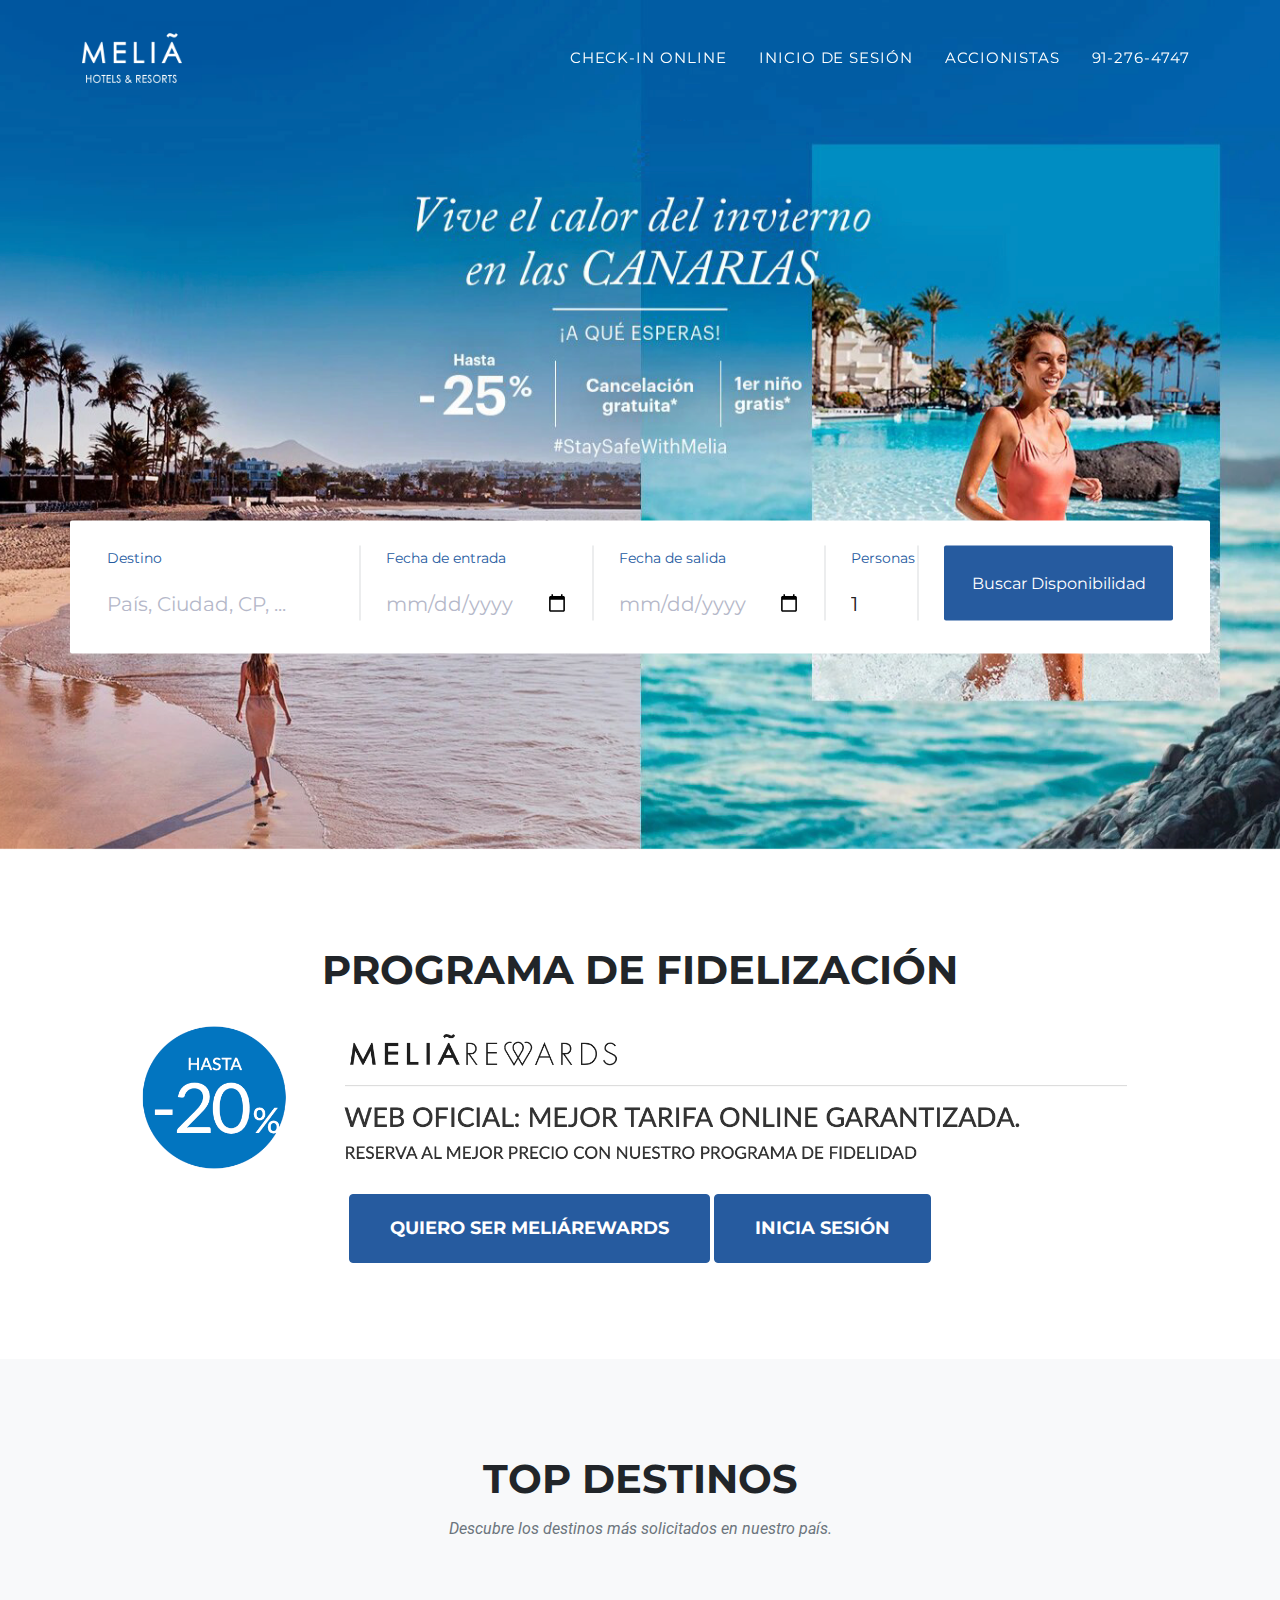
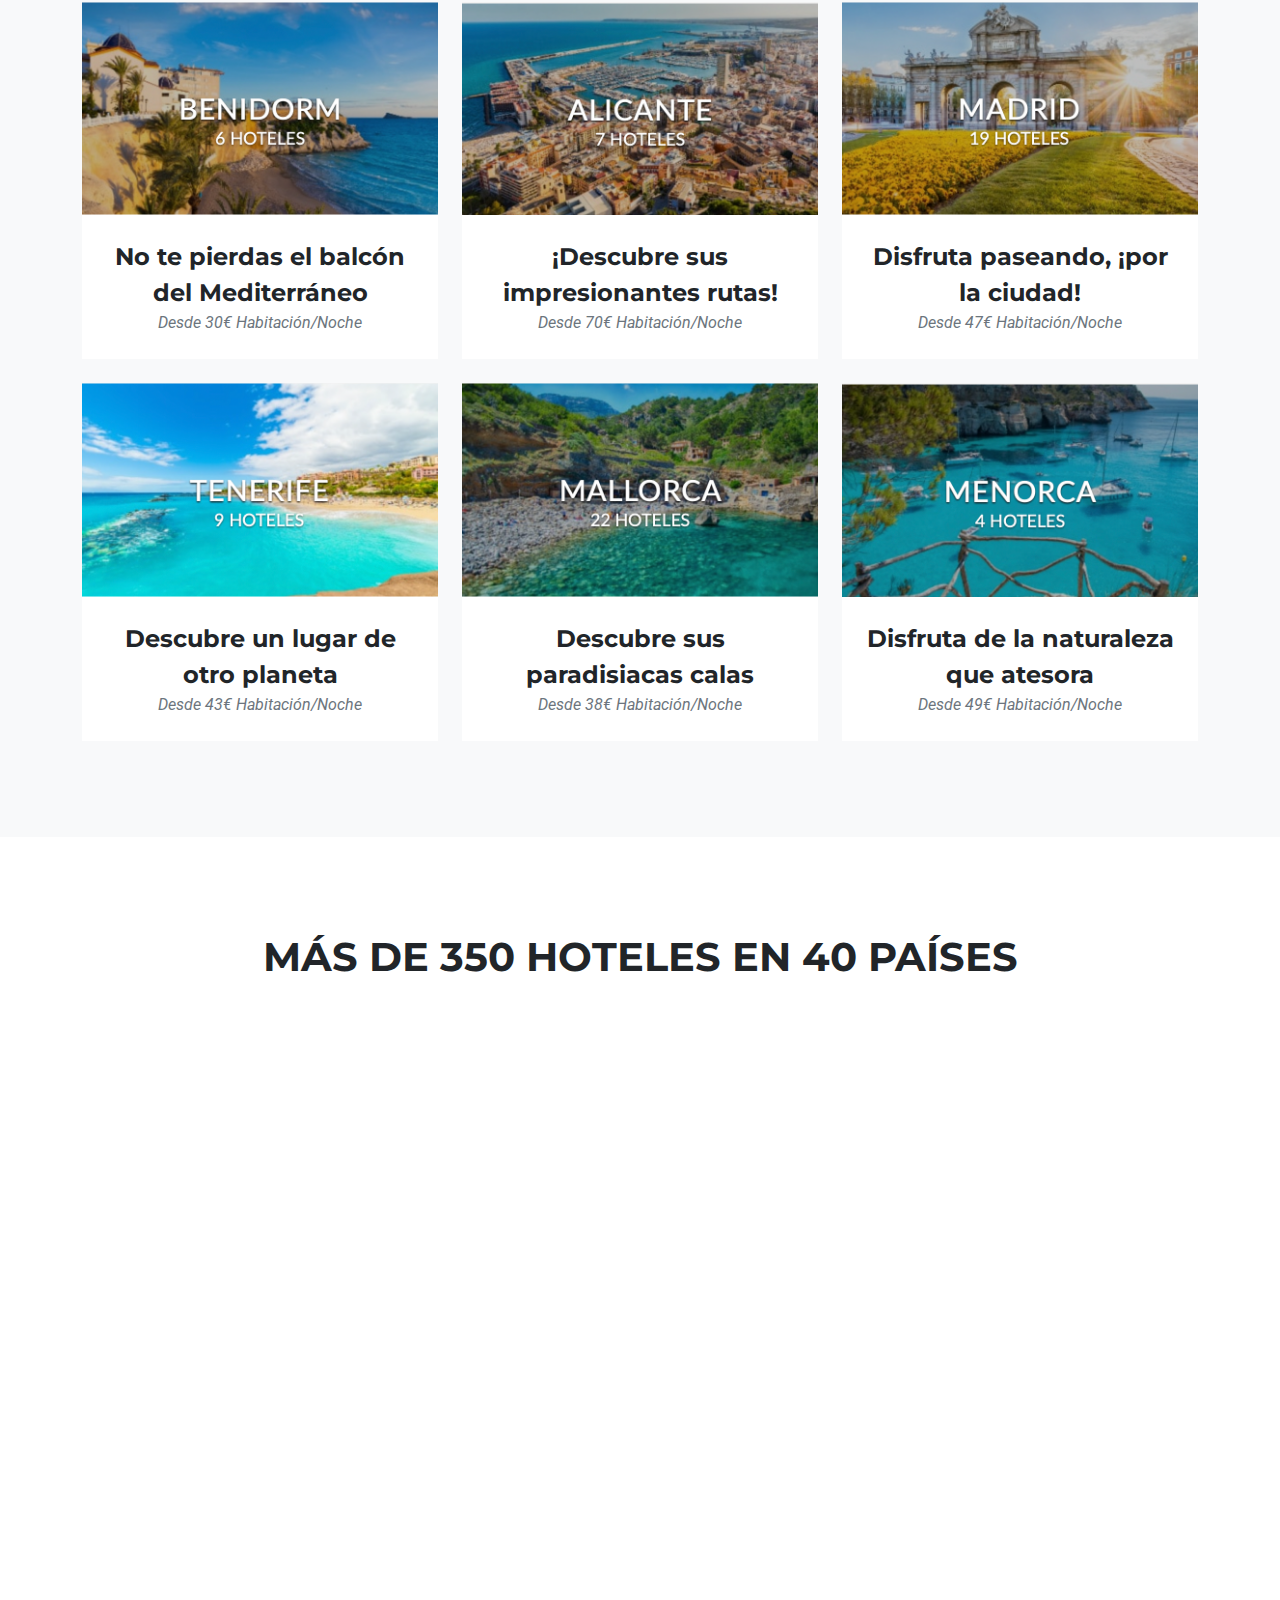
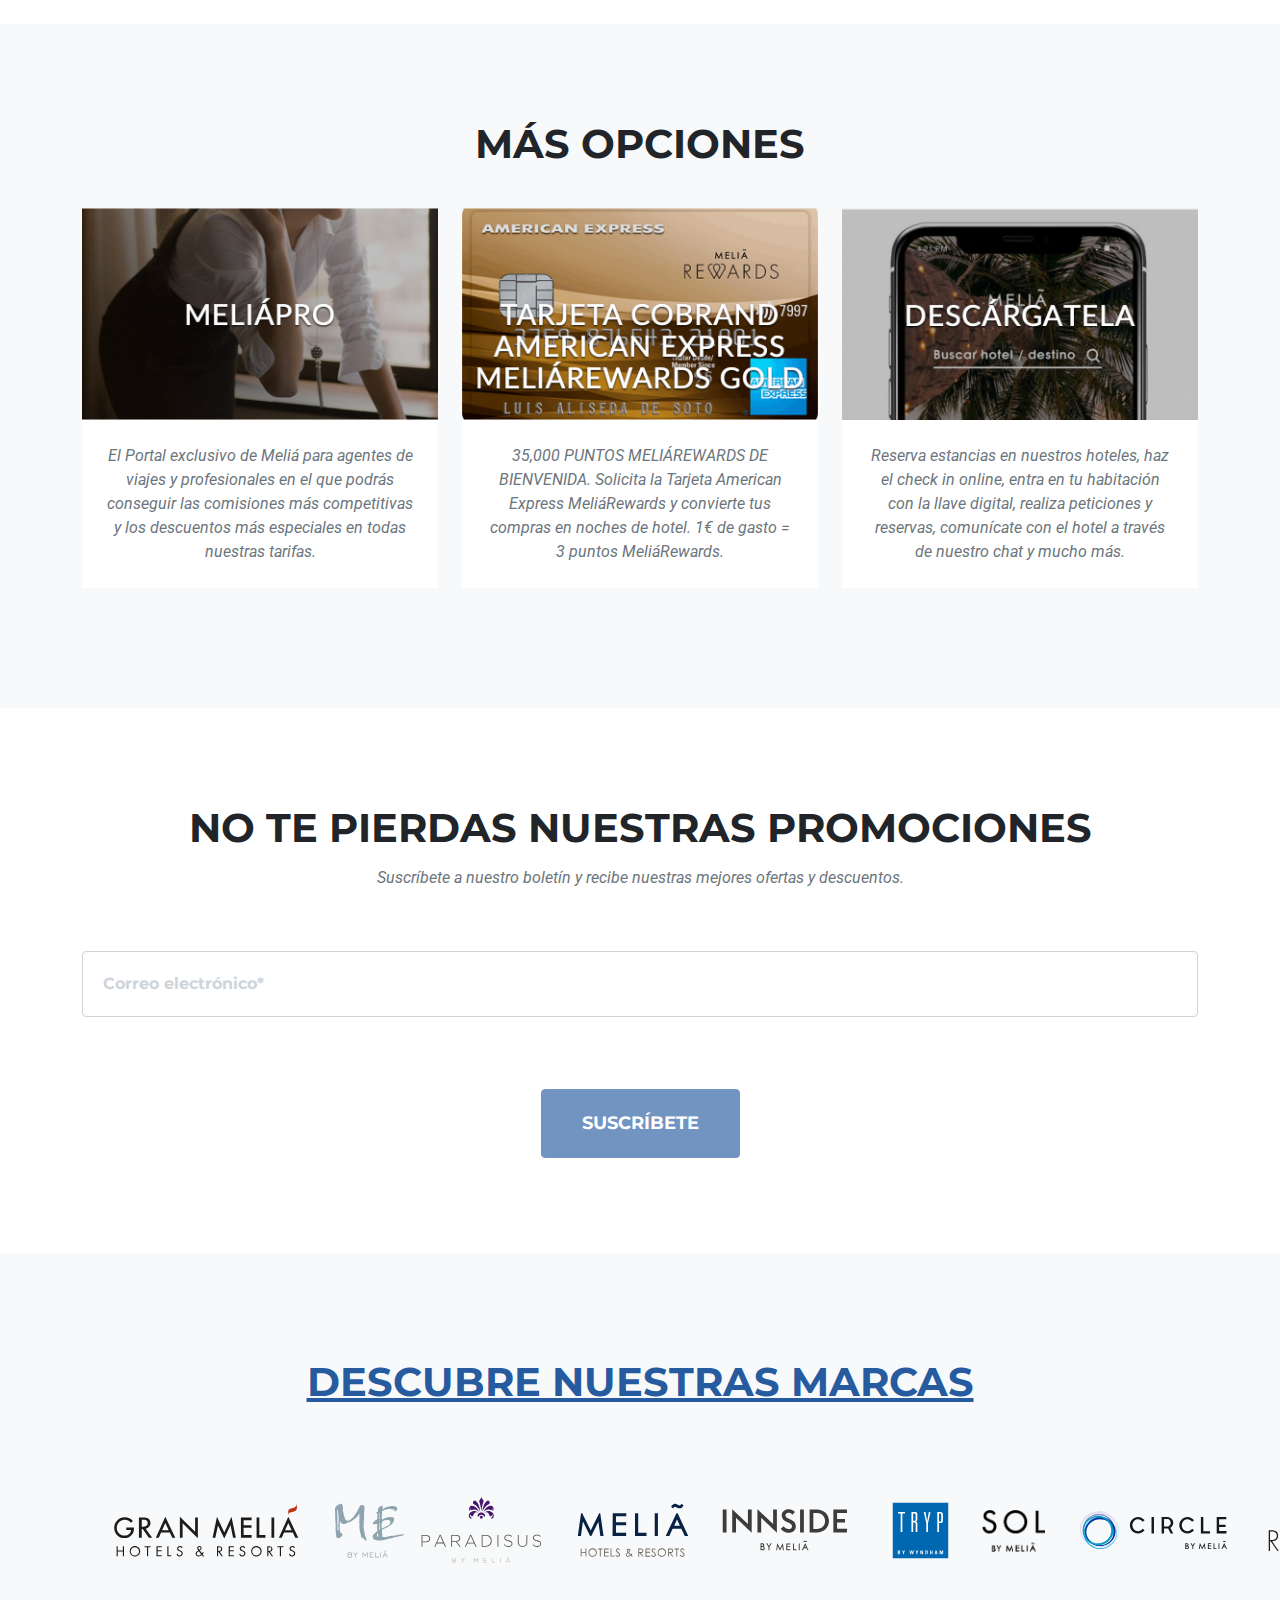
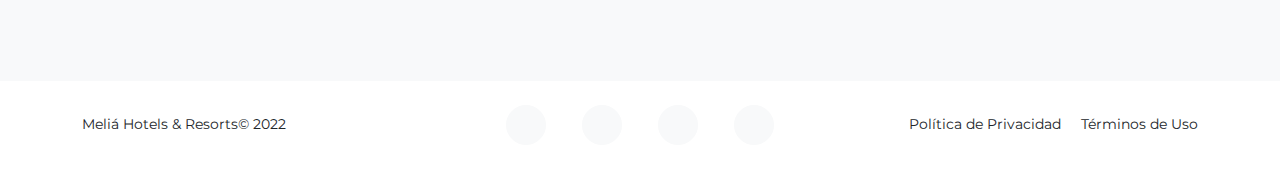
==== docs/index.html @ c4812ed7 "Práctica 4" ====
<!DOCTYPE html>
<html lang="es">
    <head>
        <meta charset="utf-8" />
        <meta name="viewport" content="width=device-width, initial-scale=1, shrink-to-fit=no" />
        <meta name="description" content="" />
        <meta name="author" content="" />
        <title>Meliá Hotels & Resorts</title>
        <!-- Favicon-->
        <link rel="icon" type="image/x-icon" href="assets/favicon.ico" />
        <!-- Font Awesome icons (free version)-->
        <script src="https://use.fontawesome.com/releases/v5.15.4/js/all.js" crossorigin="anonymous"></script>
        <!-- Google fonts-->
        <link href="https://fonts.googleapis.com/css?family=Montserrat:400,700" rel="stylesheet" type="text/css" />
        <link href="https://fonts.googleapis.com/css?family=Roboto:400,100,300,700" rel="stylesheet" type="text/css" />

        <!-- Core theme CSS (includes Bootstrap)-->
        <link href="css/styles.css" rel="stylesheet" />
    </head>

    <body id="page-top">
        <!-- Navigation-->
        <nav class="navbar navbar-expand-lg navbar-dark fixed-top" id="mainNav">
            <div class="container">
                <a class="navbar-brand" href="./index.html"><img src="assets/img/navbar-logo.png" style="width:100px; height:58px" /></a>
                <button class="navbar-toggler" type="button" data-bs-toggle="collapse" data-bs-target="#navbarResponsive" aria-controls="navbarResponsive" aria-expanded="false" aria-label="Toggle navigation">
                    Menu
                    <i class="fas fa-bars ms-1"></i>
                </button>
                <div class="collapse navbar-collapse" id="navbarResponsive">
                    <ul class="navbar-nav text-uppercase ms-auto py-4 py-lg-0">
                        <li class="nav-item"><a class="nav-link" href="./CheckInOnline.html">CHECK-IN ONLINE</a></li>
                        <li class="nav-item"><a class="nav-link" href="./InicioSesion.html">INICIO DE SESIÓN</a></li>
                        <li class="nav-item"><a class="nav-link" href="./Bolsa.html">ACCIONISTAS</a></li>
                        <li class="nav-item"><a class="nav-link">91-276-4747</a></li>
                    </ul>
                </div>
            </div>
        </nav>
        <!-- Masthead-->
        <header class="masthead">
            <div id="booking" class="section">
                <div class="section-center">
                    <div class="container">
                        <div class="row">
                            <div class="booking-form">
                                <form>
                                    <div class="row no-margin">
                                        <div class="col-md-3">
                                            <div class="form-group">
                                                <span class="form-label">Destino</span>
                                                <input class="form-control" type="text" placeholder="País, Ciudad, CP, ...">
                                            </div>
                                        </div>
                                        <div class="col-md-6">
                                            <div class="row no-margin">
                                                <div class="col-md-5">
                                                    <div class="form-group">
                                                        <span class="form-label">Fecha de entrada</span>
                                                        <input class="form-control" type="date" required>
                                                    </div>
                                                </div>
                                                <div class="col-md-5">
                                                    <div class="form-group">
                                                        <span class="form-label">Fecha de salida</span>
                                                        <input class="form-control" type="date" required>
                                                    </div>
                                                </div>
                                                <div class="col-md-2">
                                                    <div class="form-group">
                                                        <span class="form-label">Personas</span>
                                                        <select class="form-control">
                                                            <option>1</option>
                                                            <option>2</option>
                                                            <option>3</option>
                                                            <option>4</option>
                                                        </select>
                                                    </div>
                                                </div>
                                            </div>
                                        </div>
                                        <div class="col-md-3">
                                            <div class="form-btn">
                                                <button class="submit-btn">Buscar disponibilidad</button>
                                            </div>
                                        </div>
                                    </div>
                                </form>
                            </div>
                        </div>
                    </div>
                </div>
            </div>
        </header>

        <!-- Rewards-->
        <section class="page-section" id="rewards">
            <div class="container">
                    <div class="text-center">
                        <h2 class="section-heading text-uppercase">PROGRAMA DE FIDELIZACIÓN</h2>
                    </div>
                    <div style="width: 100%">
                        <a href="./MeliaRewards.html"><img src="assets/img/melia-rewards.png" class="center" style="object-fit:fill; width:1000px; height:160px"/></a><br>
                        <div class="text-center">
                            <a href="./MeliaRewards.html"><button class="btn btn-primary btn-xl text-uppercase">QUIERO SER MELIÁREWARDS</button></a>
                            <a href="./InicioSesion.html"><button class="btn btn-primary btn-xl text-uppercase">INICIA SESIÓN</button></a>
                        </div>
                    </div>
            </div>
        </section>

        <!-- Destinos Grid-->
        <section class="page-section bg-light" id="destinos">
            <div class="container">
                <div class="text-center">
                    <h2 class="section-heading text-uppercase">TOP DESTINOS</h2>
                    <h3 class="section-subheading text-muted">Descubre los destinos más solicitados en nuestro país.</h3>
                </div>
                <div class="row">
                    <div class="col-lg-4 col-sm-6 mb-4">
                        <!-- Destinos item 1-->
                        <div class="destinos-item">
                            <a class="destinos-link" data-bs-toggle="modal" href="#destinosModal1">
                                <div class="destinos-hover">
                                    <div class="destinos-hover-content"><i class="fas fa-plus fa-3x"></i></div>
                                </div>
                                <img class="img-fluid" src="assets/img/destinos/Benidorm.png" />
                            </a>
                            <div class="destinos-caption">
                                <div class="destinos-caption-heading">No te pierdas el balcón del Mediterráneo</div>
                                <div class="destinos-caption-subheading text-muted">Desde 30€ Habitación/Noche</div>
                            </div>
                        </div>
                    </div>
                    <div class="col-lg-4 col-sm-6 mb-4">
                        <!-- Destinos item 2-->
                        <div class="destinos-item">
                            <a class="destinos-link" data-bs-toggle="modal" href="#destinosModal2">
                                <div class="destinos-hover">
                                    <div class="destinos-hover-content"><i class="fas fa-plus fa-3x"></i></div>
                                </div>
                                <img class="img-fluid" src="assets/img/destinos/Alicante.png"/>
                            </a>
                            <div class="destinos-caption">
                                <div class="destinos-caption-heading">¡Descubre sus impresionantes rutas!</div>
                                <div class="destinos-caption-subheading text-muted">Desde 70€ Habitación/Noche</div>
                            </div>
                        </div>
                    </div>
                    <div class="col-lg-4 col-sm-6 mb-4">
                        <!-- Destinos item 3-->
                        <div class="destinos-item">
                            <a class="destinos-link" data-bs-toggle="modal" href="#destinosModal3">
                                <div class="destinos-hover">
                                    <div class="destinos-hover-content"><i class="fas fa-plus fa-3x"></i></div>
                                </div>
                                <img class="img-fluid" src="assets/img/destinos/Madrid.png"/>
                            </a>
                            <div class="destinos-caption">
                                <div class="destinos-caption-heading">Disfruta paseando, ¡por la ciudad!</div>
                                <div class="destinos-caption-subheading text-muted">Desde 47€ Habitación/Noche</div>
                            </div>
                        </div>
                    </div>
                    <div class="col-lg-4 col-sm-6 mb-4 mb-lg-0">
                        <!-- Destinos item 4-->
                        <div class="destinos-item">
                            <a class="destinos-link" data-bs-toggle="modal" href="#destinosModal4">
                                <div class="destinos-hover">
                                    <div class="destinos-hover-content"><i class="fas fa-plus fa-3x"></i></div>
                                </div>
                                <img class="img-fluid" src="assets/img/destinos/Tenerife.png"/>
                            </a>
                            <div class="destinos-caption">
                                <div class="destinos-caption-heading">Descubre un lugar de otro planeta</div>
                                <div class="destinos-caption-subheading text-muted">Desde 43€ Habitación/Noche</div>
                            </div>
                        </div>
                    </div>
                    <div class="col-lg-4 col-sm-6 mb-4 mb-sm-0">
                        <!-- Destinos item 5-->
                        <div class="destinos-item">
                            <a class="destinos-link" data-bs-toggle="modal" href="#destinosModal5">
                                <div class="destinos-hover">
                                    <div class="destinos-hover-content"><i class="fas fa-plus fa-3x"></i></div>
                                </div>
                                <img class="img-fluid" src="assets/img/destinos/Mallorca.png"/>
                            </a>
                            <div class="destinos-caption">
                                <div class="destinos-caption-heading">Descubre sus paradisiacas calas</div>
                                <div class="destinos-caption-subheading text-muted">Desde 38€ Habitación/Noche</div>
                            </div>
                        </div>
                    </div>
                    <div class="col-lg-4 col-sm-6">
                        <!-- Destinos item 6-->
                        <div class="destinos-item">
                            <a class="destinos-link" data-bs-toggle="modal" href="#destinosModal6">
                                <div class="destinos-hover">
                                    <div class="destinos-hover-content"><i class="fas fa-plus fa-3x"></i></div>
                                </div>
                                <img class="img-fluid" src="assets/img/destinos/Menorca.png"/>
                            </a>
                            <div class="destinos-caption">
                                <div class="destinos-caption-heading">Disfruta de la naturaleza que atesora </div>
                                <div class="destinos-caption-subheading text-muted">Desde 49€ Habitación/Noche</div>
                            </div>
                        </div>
                    </div>
                </div>
            </div>
        </section>

        <!-- Map-->
        <section class="page-section" id="map">
            <div class="container">
                <div class="text-center">
                    <h2 class="section-heading text-uppercase">MÁS DE 350 HOTELES EN 40 PAÍSES</h2><br>
                </div>
                <div style="width: 100%">
                    <iframe width="1295" height="500" src="https://www.google.com/maps/embed?pb=!1m16!1m12!1m3!1d12150.257712835712!2d-3.7097205381981304!3d40.41849911496838!2m3!1f0!2f0!3f0!3m2!1i1024!2i768!4f13.1!2m1!1sMelia%20Hotels%20and%20Resorts!5e0!3m2!1ses!2ses!4v1643584084286!5m2!1ses!2ses" width="600" height="450" style="border:0;" allowfullscreen="" loading="lazy"></iframe>
                </div>
            </div>
        </section>

        <!-- Opciones Grid-->
        <section class="page-section bg-light" id="opciones">
            <div class="container">
                <div class="text-center">
                    <h2 class="section-heading text-uppercase">MÁS OPCIONES</h2><br>
                </div>
                <div class="row">
                    <div class="col-lg-4 col-sm-6 mb-4">
                        <!-- Opciones item 1-->
                        <div class="opciones-item">
                            <a href="https://www2.melia.com/meliapro/es/index.html">
                                <img class="img-fluid" src="assets/img/opciones/MeliaPro.png"/>
                            </a>
                            <div class="opciones-caption">
                                <div class="opciones-caption-subheading text-muted">El Portal exclusivo de Meliá para agentes de viajes y profesionales en el que podrás conseguir las comisiones más competitivas y los descuentos más especiales en todas nuestras tarifas.</div>
                            </div>
                        </div>
                    </div>
                    <div class="col-lg-4 col-sm-6 mb-4">
                        <!-- Opciones item 2-->
                        <div class="opciones-item">
                            <a href="https://www.americanexpress.com/es-es/tarjetas/tarjetas-de-cargo/tarjeta-mas-gold/">
                                <img class="img-fluid" src="assets/img/opciones/MeliaAmerican.png"/>
                            </a>
                            <div class="opciones-caption">
                                <div class="opciones-caption-subheading text-muted">35,000 PUNTOS MELIÁREWARDS DE BIENVENIDA. Solicita la Tarjeta American Express MeliáRewards y convierte tus compras en noches de hotel. 1€ de gasto = 3 puntos MeliáRewards.</div>
                            </div>
                        </div>
                    </div>
                    <div class="col-lg-4 col-sm-6 mb-4">
                        <!-- Opciones item 3-->
                        <div class="opciones-item">
                            <a href="https://landings.melia.com/es/descarga-app.html?utm_medium=meliacom&utm_source=modulodescarga">
                                <img class="img-fluid" src="assets/img/opciones/MeliaApp.png"/>
                            </a>
                            <div class="opciones-caption">
                                <div class="opciones-caption-subheading text-muted">Reserva estancias en nuestros hoteles, haz el check in online, entra en tu habitación con la llave digital, realiza peticiones y reservas, comunícate con el hotel a través de nuestro chat y mucho más.</div>
                            </div>
                        </div>
                    </div>

                </div>
            </div>
        </section>

        <!-- Promo -->
        <section class="page-section" id="contact">
            <div class="container">
                <div class="text-center">
                    <h2 class="section-heading text-uppercase">NO TE PIERDAS NUESTRAS PROMOCIONES</h2>
                    <h3 class="section-subheading text-muted">Suscríbete a nuestro boletín y recibe nuestras mejores ofertas y descuentos.</h3>
                </div>
                <form id="contactForm" data-sb-form-api-token="API_TOKEN">
                    <div class="row align-items-stretch mb-5">
                        <div class="form-group">
                            <!-- Email address input-->
                            <input class="form-control" id="email" type="email" placeholder="Correo electrónico*" data-sb-validations="required,email" />
                            <div class="invalid-feedback" data-sb-feedback="email:required">An email is required.</div>
                            <div class="invalid-feedback" data-sb-feedback="email:email">Email is not valid.</div>
                        </div>
                    </div>
                    <!-- Submit success message-->
                    <!---->
                    <!-- This is what your users will see when the form-->
                    <!-- has successfully submitted-->
                    <div class="d-none" id="submitSuccessMessage">
                        <div class="text-center text-black mb-3">
                            <div class="fw-bolder">Gracias por tu suscripción al boletín de noticias</div>
                        </div>
                    </div>
                    <!-- Submit error message-->
                    <!---->
                    <!-- This is what your users will see when there is-->
                    <!-- an error submitting the form-->
                    <div class="d-none" id="submitErrorMessage"><div class="text-center text-danger mb-3">Error en la suscripción al boletín de noticias</div></div>
                    <!-- Submit Button-->
                    <div class="text-center"><button class="btn btn-primary btn-xl text-uppercase disabled" id="submitButton" type="submit">Suscríbete</button></div>
                </form>
            </div>
        </section>

        <!-- Brands -->
        <section class="page-section2 bg-light" id="brands">
            <div class="container">
                <div class="text-center">
                    <h2 class="section-heading text-uppercase"><a href="./MeliaBrands.html">DESCUBRE NUESTRAS MARCAS</a></h2>
                </div>
                <div>
                    <table align="center" id="brands-table">
                        <tr>
                            <td scope="col"><a href="https://www.granmelia.com/es/"><img src="assets/img/logos/gran-melia.svg" width="250px" height="200px"/></a></td>
                            <td scope="col"><a href="https://www.mebymelia.com"><img src="assets/img/logos/me.svg" width="70px" height="150px"/></a></td>
                            <td scope="col"><a href="https://landings.melia.com/es/paradisus/index.html"><img src="assets/img/logos/paradisus.svg" width="150px" height="85px"/></a></td>
                            <td scope="col"><a href="https://landings.melia.com/es/melia/soulmatters/index.html"><img src="assets/img/logos/melia.svg" width="150px" height="120px"/></a></td>
                            <td scope="col"><a href="https://www.innsidebymelia.com/es/"><img src="assets/img/logos/innside.svg" width="150px" height="135px"/></a></td>
                            <td scope="col"><a href="https://landings.melia.com/es/tryp/lovers/index.html"><img src="assets/img/logos/tryp.svg" width="115px" height="215px"/></a></td>
                            <td scope="col"><a href="https://www.sol-hotels.com/es"><img src="assets/img/logos/sol.png" width="65px" height="42px"/></a></td>
                            <td scope="col"><a href="https://circle.melia.com/es/experiencia"><img src="assets/img/logos/circle.svg" width="215px" height="160px"/></a></td>
                            <td scope="col"><a href="./MeliaRewardsAdvantages.html"><img src="assets/img/logos/melia-rewards.svg" width="150px" height="150px"/></a></td>
                        </tr>
                    </table>
                </div>
            </div>
        </section>

        <!-- Footer-->
        <footer class="footer py-4">
            <div class="container">
                <div class="row align-items-center">
                    <div class="col-lg-4 text-lg-start">Meliá Hotels & Resorts&copy; 2022</div>
                    <div class="col-lg-4 my-3 my-lg-0">
                        <a class="btn btn-light btn-social mx-3" href="https://twitter.com/MeliaHtlResorts"><i class="fab fa-twitter"></i></a>
                        <a class="btn btn-light btn-social mx-3" href="https://www.facebook.com/Melia.Hotels?fref=ts"><i class="fab fa-facebook"></i></a>
                        <a class="btn btn-light btn-social mx-3" href="https://instagram.com/meliahtlresorts/"><i class="fab fa-instagram"></i></a>
                        <a class="btn btn-light btn-social mx-3" href="https://www.youtube.com/channel/UCIslJhf4yPT7UMMPrHIa94w"><i class="fab fa-youtube"></i></a>
                    </div>
                    <div class="col-lg-4 text-lg-end">
                        <a class="link-dark text-decoration-none me-3" href="#!">Política de Privacidad</a>
                        <a class="link-dark text-decoration-none" href="#!">Términos de Uso</a>
                    </div>
                </div>
            </div>
        </footer>

        <!-- Destinos Modals-->
        <!-- Destinos item 1 modal popup-->
        <div class="destinos-modal modal fade" id="destinosModal1" tabindex="-1" role="dialog" aria-hidden="true">
            <div class="modal-dialog">
                <div class="modal-content">
                    <div class="close-modal" data-bs-dismiss="modal"><img src="assets/img/close-icon.svg" alt="Close modal" /></div>
                    <div class="container">
                        <div class="row justify-content-center">
                            <div class="col-lg-8">
                                <div class="modal-body">
                                    <!-- Project details-->
                                    <h2 class="text-uppercase" style="text-align:center;">Benidorm</h2>
                                    <img class="img-fluid d-block mx-auto" src="assets/img/destinos/Benidorm2.png"/>
                                    <p>Si quieres irte de vacaciones y todavía no has decidido tu destino, Benidorm es una opción que no puedes pasar por alto. Éstas ante uno de los enclaves más sorprendentes de todo el Mediterráneo. En esta ciudad española de la provincia de Alicante, podrás compaginar hermosas playas -en la que podrás practicar todo tipo de actividades y deportes acuáticos- con una amplia oferta de ocio y entretenimiento y una interesante ambiente diurno y nocturno. Tanto si estás pensando viajar sólo, en pareja o en familia, Benidorm es una apuesta segura. ¿Te animas a conocerlo?
                                        Meliá cuenta con cinco hoteles en Benidorm: Meliá Benidorm, Sol Costa Blanca, Sol Pelícanos Ocas, Meliá Villaitana y The Level at Meliá Villaitana.
                                        <ul>
                                            <li>Meliá Benidorm se encuentra situado en el Rincón de Loix, en el centro de la ciudad, y a pocos minutos de la Playa de Levante. Diseñado para clientes de ocio y clientes de negocio, este hotel en Benidorm ofrece elegantes habitaciones, una piscina lago, una piscina climatizada cubierta, magníficas zonas ajardinadas, zona infantil, amplias áreas gastronómicas, parking de uso exclusivo para nuestros clientes y un completo gimnasio.</li>
                                            <li>Sol Costa Blanca cuenta con una ubicación privilegiada en primera línea de la magnífica playa de Levante y situado en pleno centro comercial y de ocio de Benidorm. Diseñado exclusivamente solo para adultos, este hotel en Benidorm ofrece habitaciones con espectaculares vistas al mar, una piscina exterior frente a la magnífica playa de Levante, conexión a Internet (WIFI) de alta velocidad, una terraza donde podrás disfrutar de un combinado o de un zumo natural y deliciosos snacks frente al mar o en la piscina del Hotel.</li>
                                            <li>El complejo Sol Pelícanos Ocas se encuentra situado en el Rincón de Loix, y a tan solo 300 m de la magnífica Playa de Levante. Formado por los edificios “Pelícanos” y “Ocas”, este espectacular hotel en Benidorm es ideal para disfrutar de unas vacaciones en familia durante todo el año. Además, entre sus servicios e instalaciones, este hotel en Benidorm ofrece confortables y luminosas habitaciones, amplias áreas gastronómicas, una espectacular piscina lago de 1.430 m2, 2 piscinas infantiles y 2 piscinas exteriores.</li>
                                            <li>Meliá Villaitana se encuentra ubicado a 20 minutos de Alicante. Diseñado para clientes de ocio y clientes de negocio, este hotel en Benidorm está concebido como un pueblo mediterráneo situado entre 2 campos de golf Nicklaus Design y con magníficas vistas hacia la Gran Bahía de la Costa Blanca. Entre sus servicios e instalaciones, este hotel en Benidorm ofrece elegantes habitaciones y suites, 2 campos de golf de 18 hoyos, 5.000 m2 de espacio acuático, amplias áreas gastronómicas, 2 pistas de tenis y 6 de pádel, parque infantil, club infantil, playa artificial, YHI SPA con completo gimnasio y un espectacular centro de convenciones. </li>
                                            <li>The Level at Meliá Villaitana, que se encuentra a 20 minutos de Alicante, es un exclusivo Hotel dentro del gran complejo Meliá Villaitana. Diseñado solo para adultos, este lujoso hotel en Benidorm ofrece 99 habitaciones dotadas de todas las comodidades y con una amplia gama de servicios de lujo, el exclusivo servicio The Level con confort superior y acogedora privacidad, piscinas y jardines, un completo YHI SPA, una selecta oferta de alta gastronomía, dos campo de golf de 18 hoyos y diseñados por Nicklaus Design, 6 pistas de pádel y 2 de tenis y un magnífico Centro de Convenciones.</li>
                                        </ul>
                                    Reserva ya tu hotel en Benidorm y descubre uno de los destinos turísticos más importantes de España gracias a su privilegiado clima, sus playas y su vida nocturna.</p>
                                    <div class="row justify-content-center">
                                        <div class="col-lg-4">
                                            <button class="btn btn-primary btn-xl text-uppercase" data-bs-dismiss="modal" type="button">
                                                <i class="fas fa-times me-1"></i>
                                                Cerrar
                                            </button>
                                        </div>
                                    </div>
                                </div>
                            </div>
                        </div>
                    </div>
                </div>
            </div>
        </div>
        <!-- Destinos item 2 modal popup-->
        <div class="destinos-modal modal fade" id="destinosModal2" tabindex="-1" role="dialog" aria-hidden="true">
            <div class="modal-dialog">
                <div class="modal-content">
                    <div class="close-modal" data-bs-dismiss="modal"><img src="assets/img/close-icon.svg" alt="Close modal" /></div>
                    <div class="container">
                        <div class="row justify-content-center">
                            <div class="col-lg-8">
                                <div class="modal-body">
                                    <!-- Project details-->
                                    <h2 class="text-uppercase" style="text-align:center;">Alicante</h2>
                                    <img class="img-fluid d-block mx-auto" src="assets/img/destinos/Alicante2.png"/>
                                    <p>Enclavada en plena Costa Blanca, la ciudad portuaria de Alicante se ha convertido en uno de los destinos turísticos más importantes del Levante español. Situada a los pies del Castillo de Santa Bárbara, ofrece hermosas playas, mil planes de ocio y entretenimiento, una amplia oferta de campos de golf, tiendas para todos los gustos, una animada vida nocturna y una exquisita gastronomía local. Su casco histórico, situado a los pies de esta fortaleza, esconde un interesante legado arquitectónico civil y religioso, sin olvidar la emblemática Explanada de España, tradicional lugar de esparcimiento de sus habitantes. Alicante es también tierra de hondas tradiciones populares, como la fiesta de Moros y Cristianos y la Noche de San Juan.</p>
                                    <p> Meliá cuenta con 7 hoteles en Alicante: Meliá Alicante, The Level at Meliá Alicante, Meliá Villaitana, The Level at Meliá Villaitana, Hotel Alicante Gran Sol Affiliated by Meliá, Hotel Spa Porta Maris by Meliá y Hotel Suites Del Mar by Meliá.</p>
                                    <p> Estos hoteles en Alicante se encuentran en el centro de la ciudad o a pocos metros del puerto. Sean cuales sean los motivos de tu viaje a esta encantadora ciudad mefiterránea, en estos hoteles en Alicante encontrarás todos servicios e instalaciones que necesitas para que su estancia sea inolvidable.</p>
                                    <p>Reserva ya tu hotel en Alicante con Meliá y encuentra el mejor precio garantizado en nuestra página web.</p>
                                    <div class="row justify-content-center">
                                        <div class="col-lg-4">
                                            <button class="btn btn-primary btn-xl text-uppercase" data-bs-dismiss="modal" type="button">
                                                <i class="fas fa-times me-1"></i>
                                                Cerrar
                                            </button>
                                        </div>
                                    </div>
                                </div>
                            </div>
                        </div>
                    </div>
                </div>
            </div>
        </div>
        <!-- Destinos item 3 modal popup-->
        <div class="destinos-modal modal fade" id="destinosModal3" tabindex="-1" role="dialog" aria-hidden="true">
            <div class="modal-dialog">
                <div class="modal-content">
                    <div class="close-modal" data-bs-dismiss="modal"><img src="assets/img/close-icon.svg" alt="Close modal" /></div>
                    <div class="container">
                        <div class="row justify-content-center">
                            <div class="col-lg-8">
                                <div class="modal-body">
                                    <!-- Project details-->
                                    <h2 class="text-uppercase" style="text-align:center;">Madrid</h2>
                                    <img class="img-fluid d-block mx-auto" src="assets/img/destinos/Madrid2.png"/>
                                    <p>Son muchos los motivos que tendrás para visitar Madrid. Su inmenso patrimonio cultural y artístico, sus increíbles propuestas de ocio y entretenimiento a la altura de las grandes urbes europeas, sus museos de referencia internacional, sus exclusivos bares, tiendas y restaurantes, todo un paraíso para las compras y la diversión. Abierta y dinámica, la capital de España cuenta con innumerables lugares para visitar y rincones para perderse.</p>
                                    <p>La Puerta del Sol, la plaza Mayor, la Gran Vía, el Retiro y la Puerta de Alcalá son algunos de los puntos más recomendados. Otros lugares que no puedes perderte son la plaza de Cibeles; el Palacio Real, la residencia oficial de la familia real española; la plaza de España, uno de los principales núcleos de Madrid para residentes y turistas; el Museo del Prado, una de las más significativas pinacotecas del mundo; la Catedral de la Almudena, el edificio religioso más representativo de la ciudad; Templo de Debod, un templo egipcio en el corazón de la capital; Cuatro Torres, el rascacielos más alto de España, y el Rastro, un mercado al aire libre con más de 400 años de historia. Escápate a Madrid y descubre uno de los mejores destinos del mundo.</p>
                                    <p>Meliá cuenta con 19 hoteles en Madrid. Ubicados en el centro de la ciudad, junto a las principales zonas turísticas y de negocios, podrás elegir entre hoteles de lujo, hoteles de diseño, hoteles románticos, hoteles solo para adultos, hoteles para familias, hoteles para deportista u hoteles de negocios para tus próximas escapadas de placer o estancia por motivos de trabajo. Estos hoteles en Madrid te ofrecen todos los servicios e instalaciones que necesitas para que tu estancia en la capital española sea perfecta.</p>
                                    <p>Reserva ya tu hotel en Madrid con Meliá y descubre un destino que colmará todas tus expectativas.</p>
                                    <div class="row justify-content-center">
                                        <div class="col-lg-4">
                                            <button class="btn btn-primary btn-xl text-uppercase" data-bs-dismiss="modal" type="button">
                                                <i class="fas fa-times me-1"></i>
                                                Cerrar
                                            </button>
                                        </div>
                                    </div>
                                </div>
                            </div>
                        </div>
                    </div>
                </div>
            </div>
        </div>
        <!-- Destinos item 4 modal popup-->
        <div class="destinos-modal modal fade" id="destinosModal4" tabindex="-1" role="dialog" aria-hidden="true">
            <div class="modal-dialog">
                <div class="modal-content">
                    <div class="close-modal" data-bs-dismiss="modal"><img src="assets/img/close-icon.svg" alt="Close modal" /></div>
                    <div class="container">
                        <div class="row justify-content-center">
                            <div class="col-lg-8">
                                <div class="modal-body">
                                    <!-- Project details-->
                                    <h2 class="text-uppercase" style="text-align:center;">Tenerife</h2>
                                    <img class="img-fluid d-block mx-auto" src="assets/img/destinos/Tenerife2.png"/>
                                    <p>Conocida como la Isla de la eterna primavera por su clima templado los doce meses del año, la hermosa isla canaria de Tenerife es uno de los destinos europeos más buscados por viajeros de todo el mundo que buscan disfrutar de unos días de descanso en sus cálidas playas, disfrutar de su maravilloso entorno natural protegido y de unas costumbres, fiestas y propuestas gastronómicas únicas. En Tenerife la diversión está garantizada. Destino ideal para viajar en pareja, con amigos o en familia, Tenerife ofrece planes de ocio y diversión para todas las edades los siete días de la semana. Viaja a este paraíso de contrastes y vive experiencias únicas. Sube en teleférico hasta el imponente Teide, el tercer volcán más grande del planeta; bucea por espectaculares fondos marinos; báñate en hermosas piscinas naturales y disfruta de hermosas puestas de sol; practica tu deporte acuático preferido y juega al golf en el mejor de los ambientes.</p>
                                    <p>Meliá cuenta con nueve hoteles en Tenerife. Viaja a Tenerife y disfruta de unas vacaciones únicas en pareja, familia o amigos. Estos hoteles en Tenerife se encuentran situados, la mayoría, en primera línea de las playas y calas más hermosas de la isla. Además, estos hoteles en Tenerife ofrecen magníficas habitaciones con fabulosas vistas al mar, amplia variedad de restaurantes, numerosas actividades diurnas y nocturnas, espectaculares piscinas frente al mar, instalaciones deportivas y todos los servicios e instalaciones que necesitas para que tu estancia en Tenerife sea perfecta.</p>
                                    <p>Reserva ya tu hotel en Tenerife y empieza a disfrutar de unas vacaciones únicas en este paraíso del atlántico.</p>
                                    <div class="row justify-content-center">
                                        <div class="col-lg-4">
                                            <button class="btn btn-primary btn-xl text-uppercase" data-bs-dismiss="modal" type="button">
                                                <i class="fas fa-times me-1"></i>
                                                Cerrar
                                            </button>
                                        </div>
                                    </div>
                                </div>
                            </div>
                        </div>
                    </div>
                </div>
            </div>
        </div>
        <!-- Destinos item 5 modal popup-->
        <div class="destinos-modal modal fade" id="destinosModal5" tabindex="-1" role="dialog" aria-hidden="true">
            <div class="modal-dialog">
                <div class="modal-content">
                    <div class="close-modal" data-bs-dismiss="modal"><img src="assets/img/close-icon.svg" alt="Close modal" /></div>
                    <div class="container">
                        <div class="row justify-content-center">
                            <div class="col-lg-8">
                                <div class="modal-body">
                                    <!-- Project details-->
                                    <h2 class="text-uppercase" style="text-align:center;">Mallorca</h2>
                                    <img class="img-fluid d-block mx-auto" src="assets/img/destinos/Mallorca2.png"/>
                                    <p>La isla de la Calma emerge en el mar Mediterráneo como un lugar singular y único, consolidado desde hace décadas como uno de los mejores destinos turísticos de sol y playa. Pero Mallorca es mucho más que eso. El mar y la naturaleza han moldeado la isla más extensa y poblada del archipiélago balear, atrayendo a visitantes de todo el mundo y ofreciendo una variada oferta cultural y de ocio que harán de tu estancia una experiencia inolvidable.</p>
                                    <p>Descubre su hermosa capital, Palma de Mallorca, y respira el ambiente cosmopolita de la ciudad; conoce sus principales monumentos, como la Catedral, el Palacio de la Almudaina, la Lonja o el Castillo de Bellver, y pasea por sus principales áreas comerciales. Desde este centro neurálgico puedes partir hacia las numerosas y pintorescas poblaciones que se extienden a lo largo y ancho de la isla. Pequeños pueblos pesqueros con hermosos puertos, como el de Andratx, Sant Elm o Sóller, donde el llaúd, la tradicional embarcación que se usaba para la pesca, aun extiende su vela levantina. Localidades que se erigen sobre atalayas naturales con fortificaciones o vestigios de épocas pasadas, como el castillo de Alaró y el de Capdepera. Pueblos que se mimetizan con el entorno, camuflándose entre acantilados y vegetación, como la bella Deiá, y pueblos de montaña de especial encanto y calles empedradas como Valldemosa. Si te gusta descubrir las tradiciones y el patrimonio histórico de los pueblos a poca distancia de tu hotel Mallorca es tu destino.</p>
                                    <p>La isla de Mallorca reúne una inmensa variedad de paisajes que son testigos de la rica y espectacular diversidad natural que atesora. Acantilados, llanuras, montañas, valles, islotes y cabos, como el espectacular cabo de Formentor. La Sierra de Tramontana corona esta orografía ofreciendo rutas de senderismo entre los valles y montañas que la conforman: desde su cumbre más alta, el Puig Major, a más de 1400 metros de altitud, hasta los cañones y torrentes que la atraviesan, como el Torrent de Pareis. Mallorca cuenta además con numerosos espacios naturales protegidos como la isla de la Dragonera, donde las lagartijas corren a sus anchas, el archipiélago de Cabrera, bastión de la conservación de los ecosistemas insulares del Mediterráneo, y la Albufera de Mallorca, un extenso humedal que puedes rodear en bicicleta mientras contemplas el reposo de las aves migratorias. Pero no todo el espectáculo está sobre la superficie, su subsuelo oculta un laberinto de gran valor geológico a base de estalactitas y estalagmitas de antojadizas y sorprendentes formas que han moldeado el interior de cuevas como las de Artá o las famosas Cuevas de Drac, en Porto Cristo. Mallorca es el escenario idóneo para la práctica del turismo activo, ya que el mar y la montaña constituyen el mejor entorno para practicar deportes náuticos, de aventura o disfrutar del aire libre practicando tu swing en un campo de golf.</p>
                                    <p>Si quieres darte un baño en la playa a unos pasos del hotel Mallorca es el lugar perfecto. Su temperatura cálida durante gran parte del año, invita a darte un chapuzón en cualquier punto de los cerca de 550 kilómetros de su litoral. Hermosas playas de arena blanca de gran extensión o pequeñas calas con fondo de guijarros rodados, y rincones paradisiacos de aguas cristalinas y turquesas te esperan en la isla. Si lo que buscas es un ambiente animado, así como eventos culturales cerca del hotel Mallorca reúne una amplia oferta de propuestas. Desde el ambiente jovial de la costa de Calviá o El Arenal, con alegres fiestas y animado ocio nocturno, hasta los distinguidos beach clubs donde tomar un cóctel relajadamente al caer el sol. La isla también reúne una intensa agenda cultural con exposiciones, galerías de arte y museos, como la Fundación Pilar y Joan Miró en Palma, además de espectáculos teatrales y conciertos. Descubre la tradición artesana de Mallorca visitando los talleres y museos donde podrás ver cómo se trabaja la piel, la fabricación de zapatos, la joyería, las perlas o el cristal soplado. Saborea su rica gastronomía, todo un deleite para el paladar, influenciada por una honda tradición de la cocina mediterránea, a la vez que abierta al mestizaje y técnicas culinarias de la cocina internacional. La sobrasada, ingrediente típico de la isla, está presente en una gran variedad de platos, aunque es la famosa ensaimada la propuesta gastronómica más conocida. Una rica variedad que podrás disfrutar tanto en los restaurantes, como en los establecimientos emblemáticos y tiendas delicatesen de la isla.</p>
                                    <p>Meliá cuenta con 25 hoteles en Mallorca. Estos hoteles en Mallorca se encuentran situados en diferentes localizaciones: en la ciudad de Palma, en primera línea de las playas y calas más paradisiacas de la isla o en las principales zonas de moda del archipiélago. Además, podrás elegir entre hoteles de lujo, hoteles para familias, hoteles solo para adultos, hoteles para deportistas, hoteles de diseño, hoteles románticos, hoteles de negocios y hoteles con estilo de vida y hoteles en Mallorca Todo Incluido. Todos estos hoteles en Mallorca te ofrecen todos servicios e instalaciones que necesitas para que tu estancia en la Isla de la Calma sea perfecta.</p>
                                    <p>Reserva ya tu hotel en Mallorca con Meliá y disfruta de tus vacaciones en una de las islas más hermosas del Mediterráneo.</p>
                                    <div class="row justify-content-center">
                                        <div class="col-lg-4">
                                            <button class="btn btn-primary btn-xl text-uppercase" data-bs-dismiss="modal" type="button">
                                                <i class="fas fa-times me-1"></i>
                                                Cerrar
                                            </button>
                                        </div>
                                    </div>
                                </div>
                            </div>
                        </div>
                    </div>
                </div>
            </div>
        </div>
        <!-- Destinos item 6 modal popup-->
        <div class="destinos-modal modal fade" id="destinosModal6" tabindex="-1" role="dialog" aria-hidden="true">
            <div class="modal-dialog">
                <div class="modal-content">
                    <div class="close-modal" data-bs-dismiss="modal"><img src="assets/img/close-icon.svg" alt="Close modal" /></div>
                    <div class="container">
                        <div class="row justify-content-center">
                            <div class="col-lg-8">
                                <div class="modal-body">
                                    <!-- Project details-->
                                    <h2 class="text-uppercase" style="text-align:center;">Menorca</h2>
                                    <img class="img-fluid d-block mx-auto" src="assets/img/destinos/Menorca2.png"/>
                                    <p>Menorca hay que degustarla sin prisas, a sorbos, como su característica ginebra. Tranquila, discreta y llena de espacios naturales intactos y playas vírgenes a la altura de las grandes costas mundiales, la isla balear es un auténtico regalo para los sentidos. Declarada Reserva de la Biosfera por la Unesco, esta bella isla abierta al mar ofrece al viajero más de 1.500 sitios arqueológicos, interesantes museos, auténticos pueblos de pescadores como Binibeca y Fornells, cerca de setenta playas y calas como Cala Turqueta, Cala Macarella, Cala Galdana, Cala Pregonda y Cala Mitjana para satisfacer todos los gustos, hermosas ciudades como la histórica Ciutadella o la hermosa capital de Mahón. Menorca es un lugar para descubrirla de día y de noche. Ya sea surcando sus aguas turquesa en velero, practicando algún deporte náutico, disfrutando del  buceo, o descubriendo su tierra privilegiada a pie, a caballo, en bicicleta o en coche. Menorca es siempre una auténtica delicia. Te recomendamos recorrer su famoso Cami de Cavalls, un recorrido para vivir experiencias únicas.
                                    <p>Meliá cuenta con cuatro hoteles en Menorca: Sol Falcó All Inclusive, Sol Milanos Pingüinos, Sol Beach House Menorca y Meliá Cala Galdana.</p>
                                    <ul>
                                        <li>Sol Falcó All Inclusive se encuentra a tan sólo 250 metros de la magnífica playa de Son Xoriguer. Diseñado especialmente para familias, este hotel Todo Incluido en Menorca ofrece habitaciones familiares, magníficos bufets internacionales y temáticos, siete piscinas para adultos y una infantil, un gimnasio completamente equipado y amplios jardines y terrazas.</li>
                                        <li>Sol Milanos Pingüinos se encuentra situado en primera línea de la playa de Son Bou, conocida como la más extensa de Menorca y reconocida como un Área de Natural de Especial Interés (ANEI) por su riqueza en flora y fauna. Especialmente orientado a familias, este hotel Todo Incluido en Menorca cuenta con habitaciones con magníficas vistas a la playa de Son Bou, magníficos bufets internacionales y temáticos, dos piscinas (una estilo lago y otra deportiva), una pista multideportiva, un mini club, un parque infantil, parque de aventura tematizado con Los Picapiedra y un mini golf.</li>
                                        <li>Sol Beach House Menorca se encuentra frente a la paradisíaca playa menorquina de Santo Tomás y junto a la playa de San Adeodato y la playa de Binigau. Diseñado sólo para adultos, este hotel en Menorca dispone de elegantes habitaciones con vistas al mar, exquisita gastronomía, una magnífica piscina exterior rodeada de zonas ajardinadas, un moderno Pool Bar y Lounge Bar con vistas a la playa.</li>
                                        <li>Meliá Cala Galdana se encuentra localizado al sur de Menorca, concretamente en el municipio de Ferreries, y estratégicamente situado en primera línea de la playa de Cala Galdana. Este hotel en Menorca ofrece modernas y elegantes habitaciones con vistas a la maravillosa Cala de Santa Galdana, exquisita gastronomía, exclusivo servicio The Level con privacidad, confort superior y completas instalaciones. Es perfecto para disfrutar en familia, parejas y amigos.
                                        </li>
                                    </ul>
                                    <p>Encuentra el hotel en Menorca que buscas y te garantizamos una experiencia inolvidable.</p>
                                    <div class="row justify-content-center">
                                        <div class="col-lg-4">
                                            <button class="btn btn-primary btn-xl text-uppercase" data-bs-dismiss="modal" type="button">
                                                <i class="fas fa-times me-1"></i>
                                                Cerrar
                                            </button>
                                        </div>
                                    </div>
                                </div>
                            </div>
                        </div>
                    </div>
                </div>
            </div>
        </div>
        <!-- Bootstrap core JS-->
        <!--<script src="https://cdn.jsdelivr.net/npm/bootstrap@5.1.3/dist/js/bootstrap.bundle.min.js"></script>-->
        <!-- Core theme JS-->
        <script src="js/scripts.js"></script>
        <!-- * * * * * * * * * * * * * * * * * * * * * * * * * * * * * * * * * * * * * * * *-->
        <!-- * *                               SB Forms JS                               * *-->
        <!-- * * Activate your form at https://startbootstrap.com/solution/contact-forms * *-->
        <!-- * * * * * * * * * * * * * * * * * * * * * * * * * * * * * * * * * * * * * * * *-->
        <!--<script src="https://cdn.startbootstrap.com/sb-forms-latest.js"></script>-->
    </body>
</html>
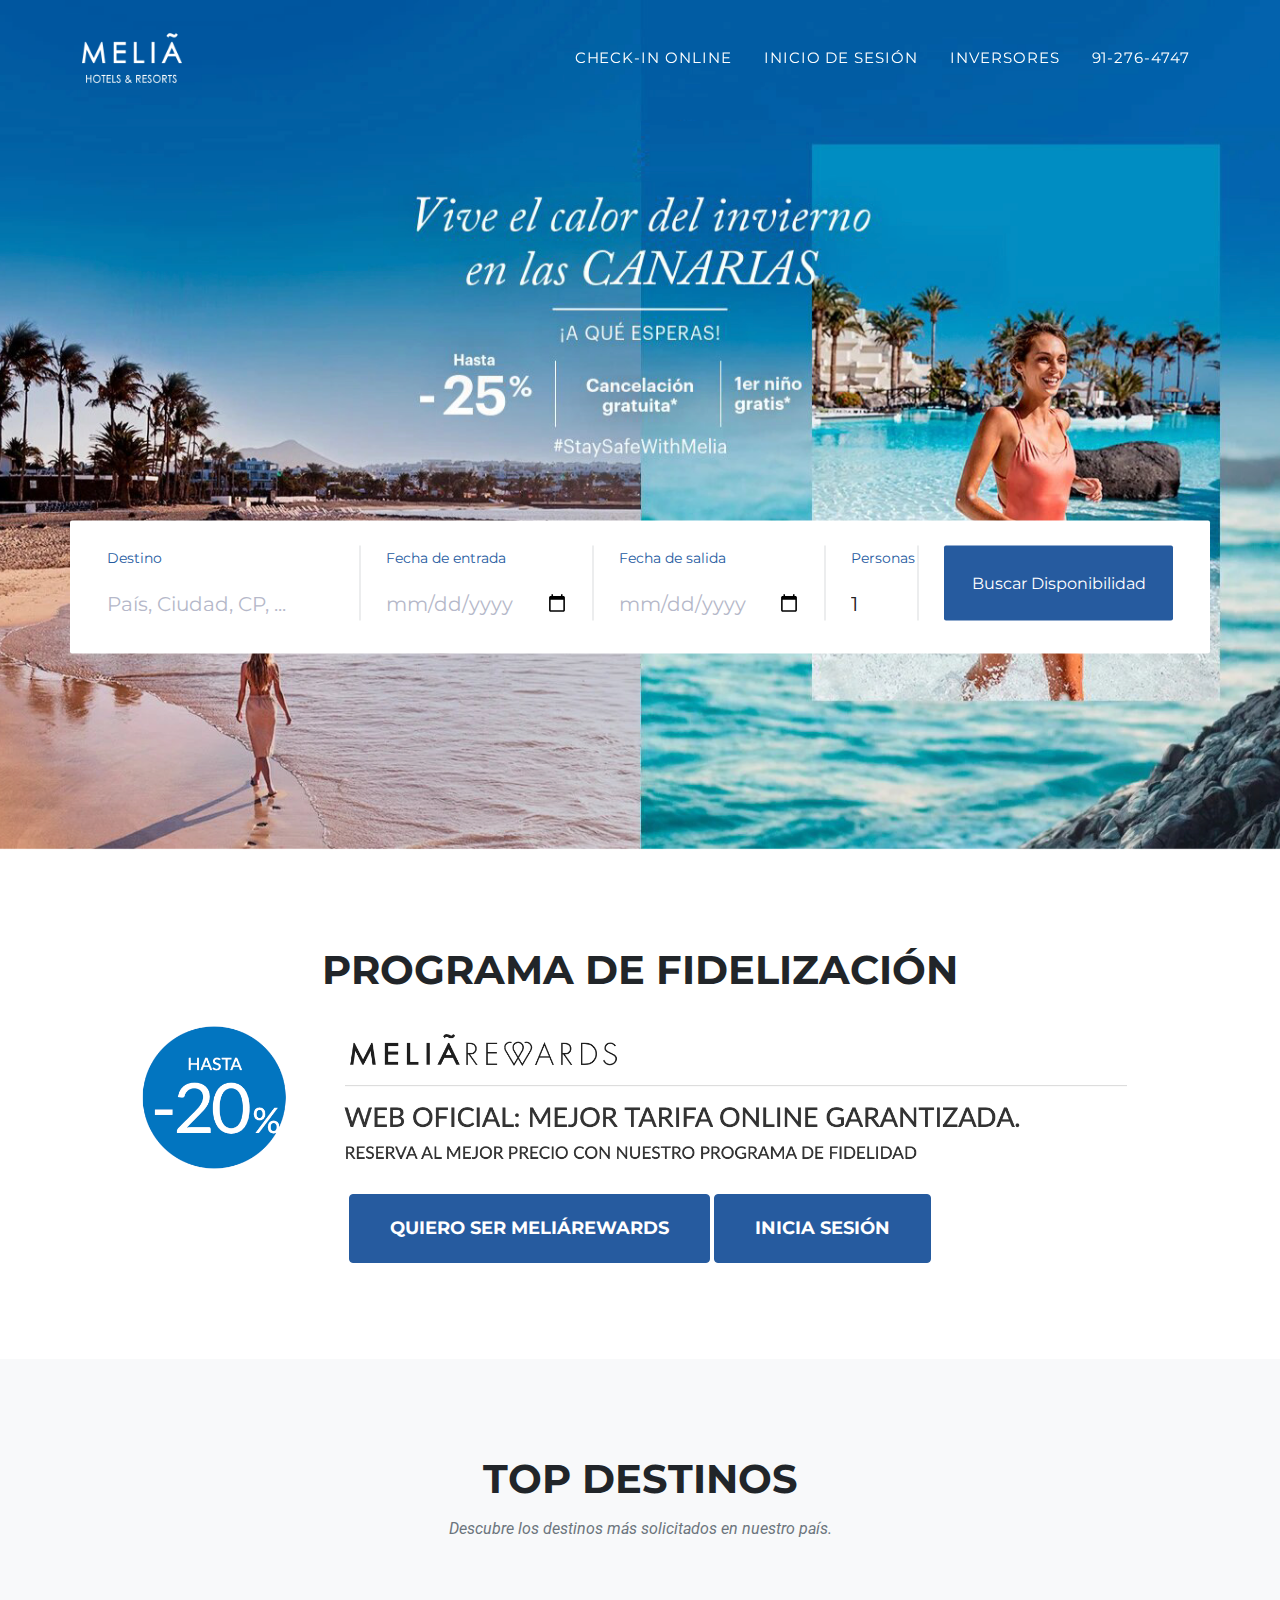
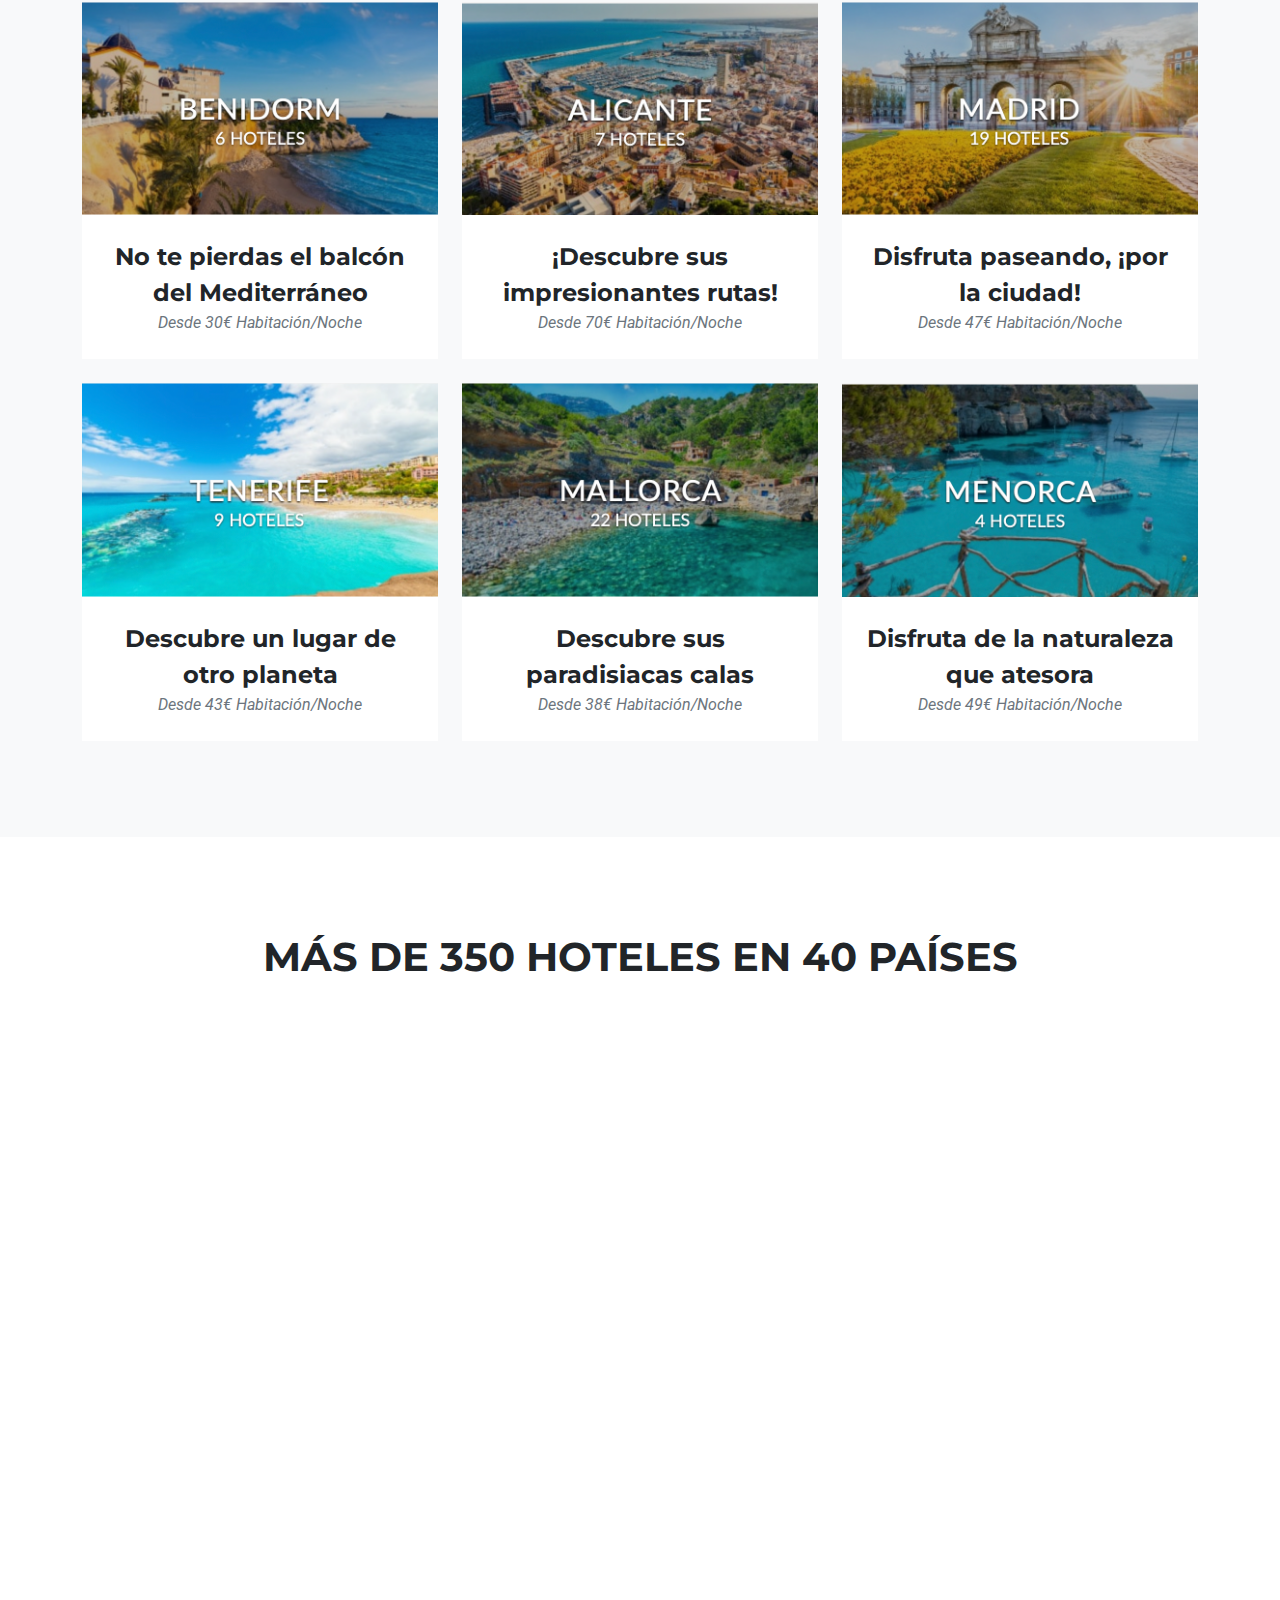
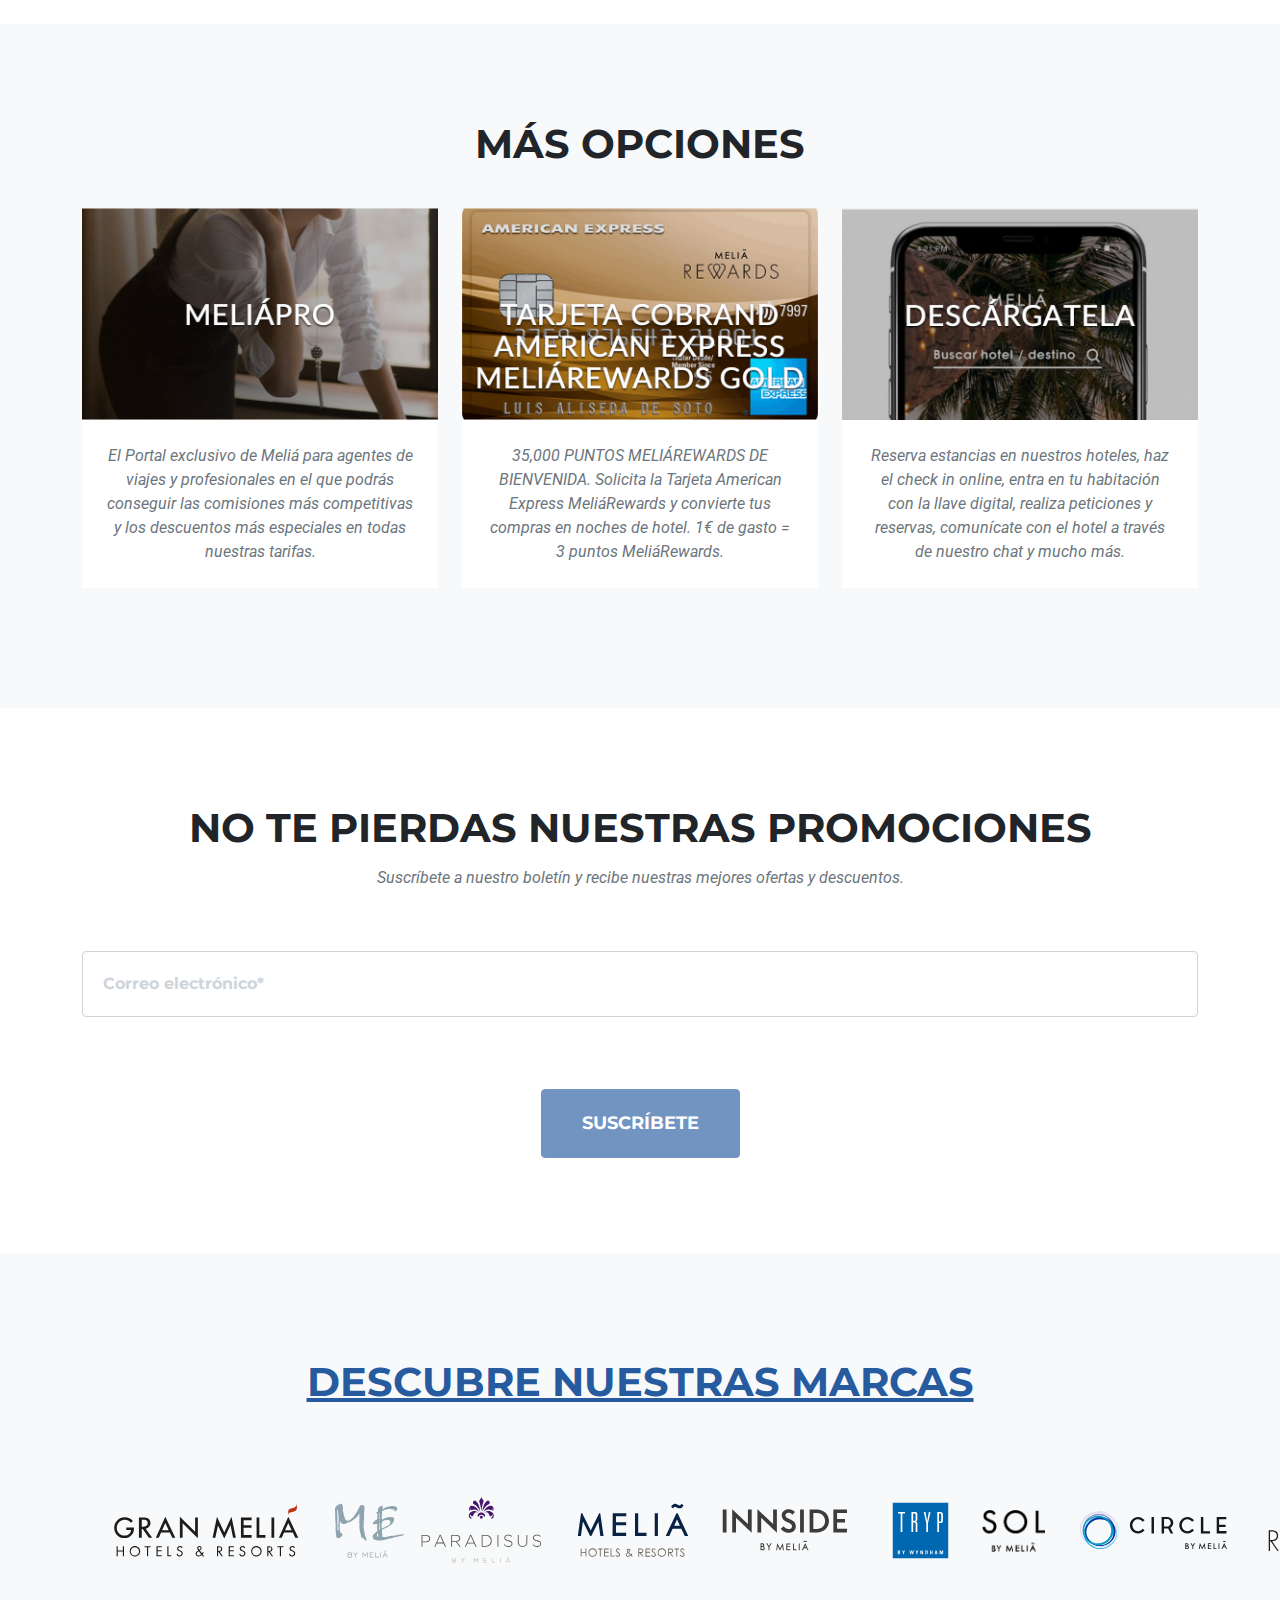
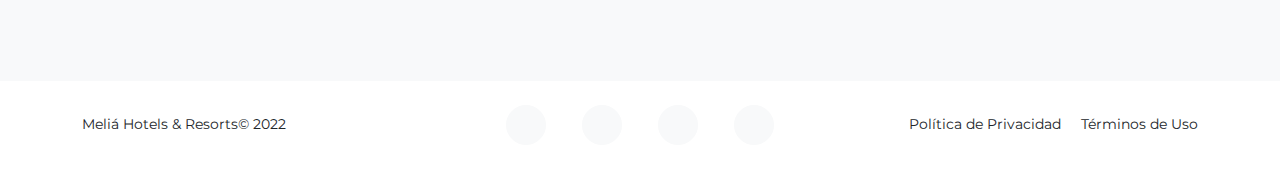
==== commit fa600576: "Práctica 4" ====
--- a/docs/index.html
+++ b/docs/index.html
@@ -31,7 +31,7 @@
                     <ul class="navbar-nav text-uppercase ms-auto py-4 py-lg-0">
                         <li class="nav-item"><a class="nav-link" href="./CheckInOnline.html">CHECK-IN ONLINE</a></li>
                         <li class="nav-item"><a class="nav-link" href="./InicioSesion.html">INICIO DE SESIÓN</a></li>
-                        <li class="nav-item"><a class="nav-link" href="./Bolsa.html">ACCIONISTAS</a></li>
+                        <li class="nav-item"><a class="nav-link" href="./Bolsa.html">INVERSORES</a></li>
                         <li class="nav-item"><a class="nav-link">91-276-4747</a></li>
                     </ul>
                 </div>
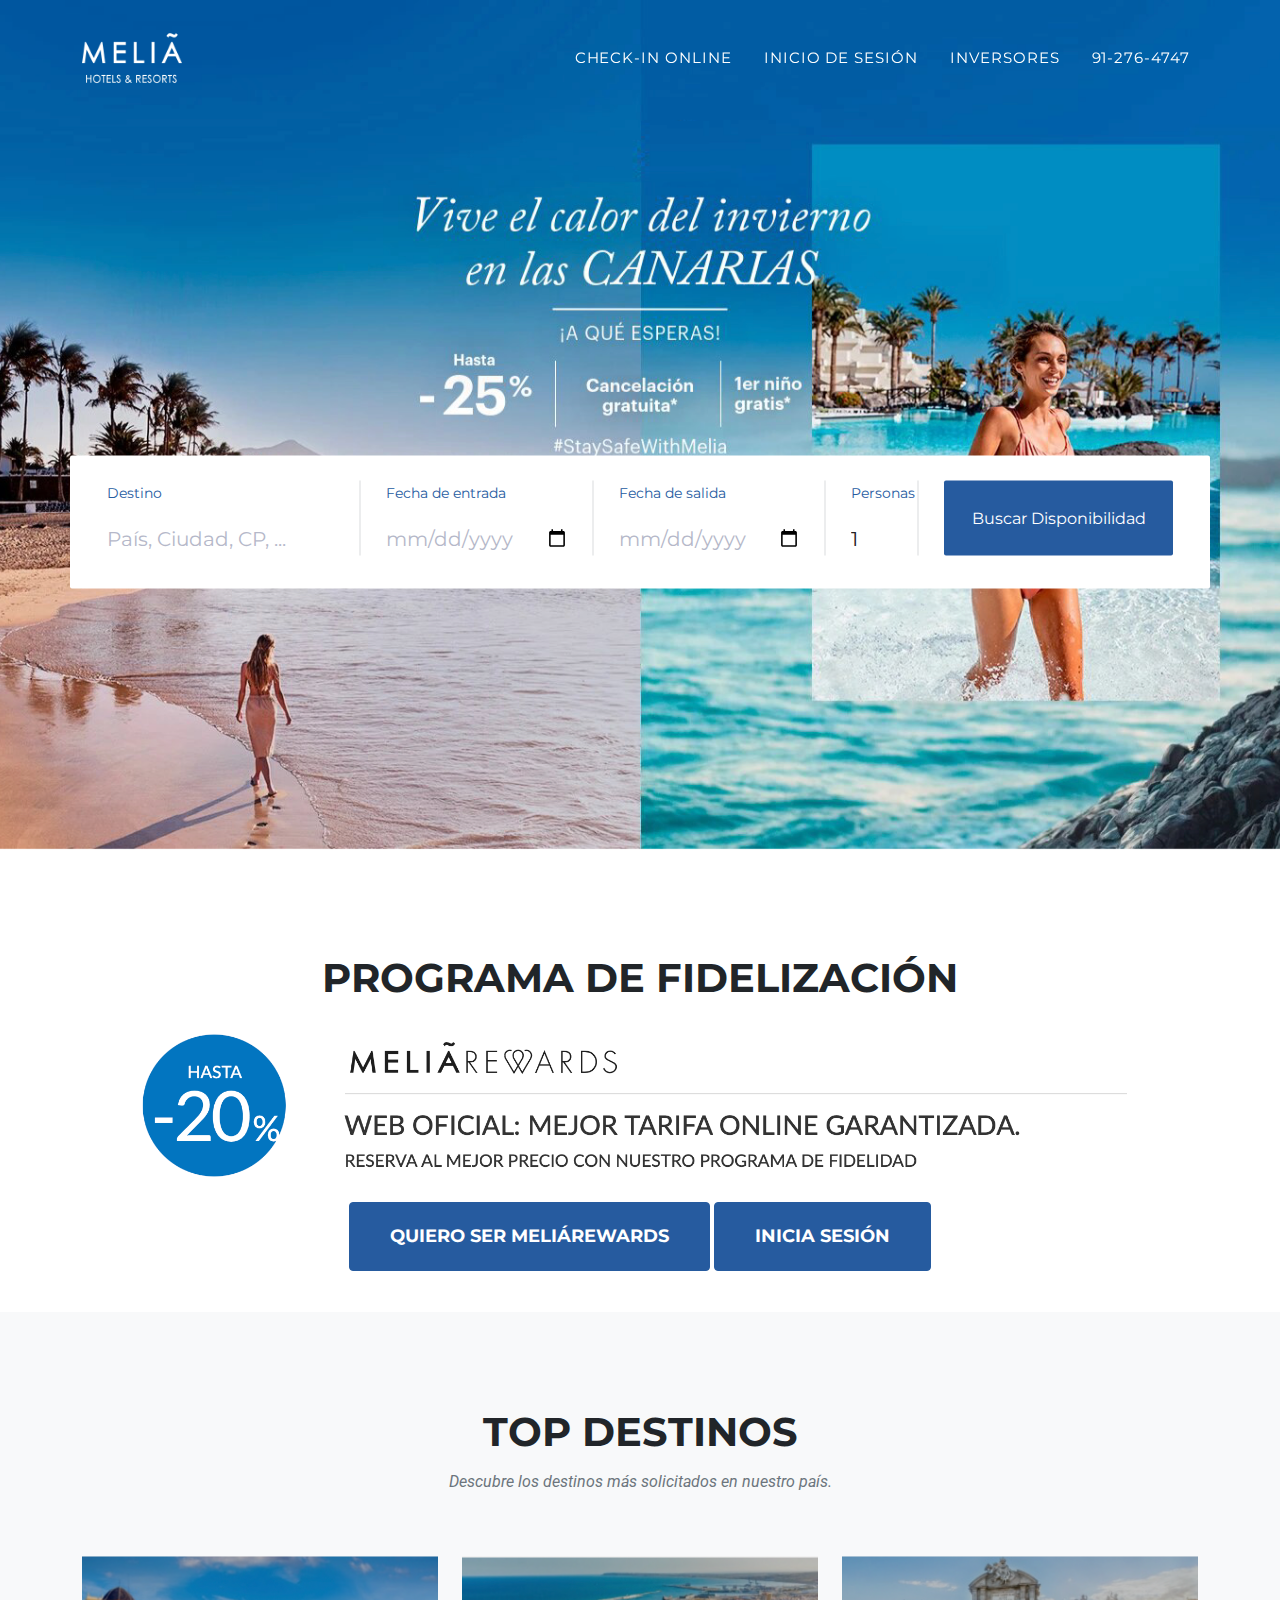
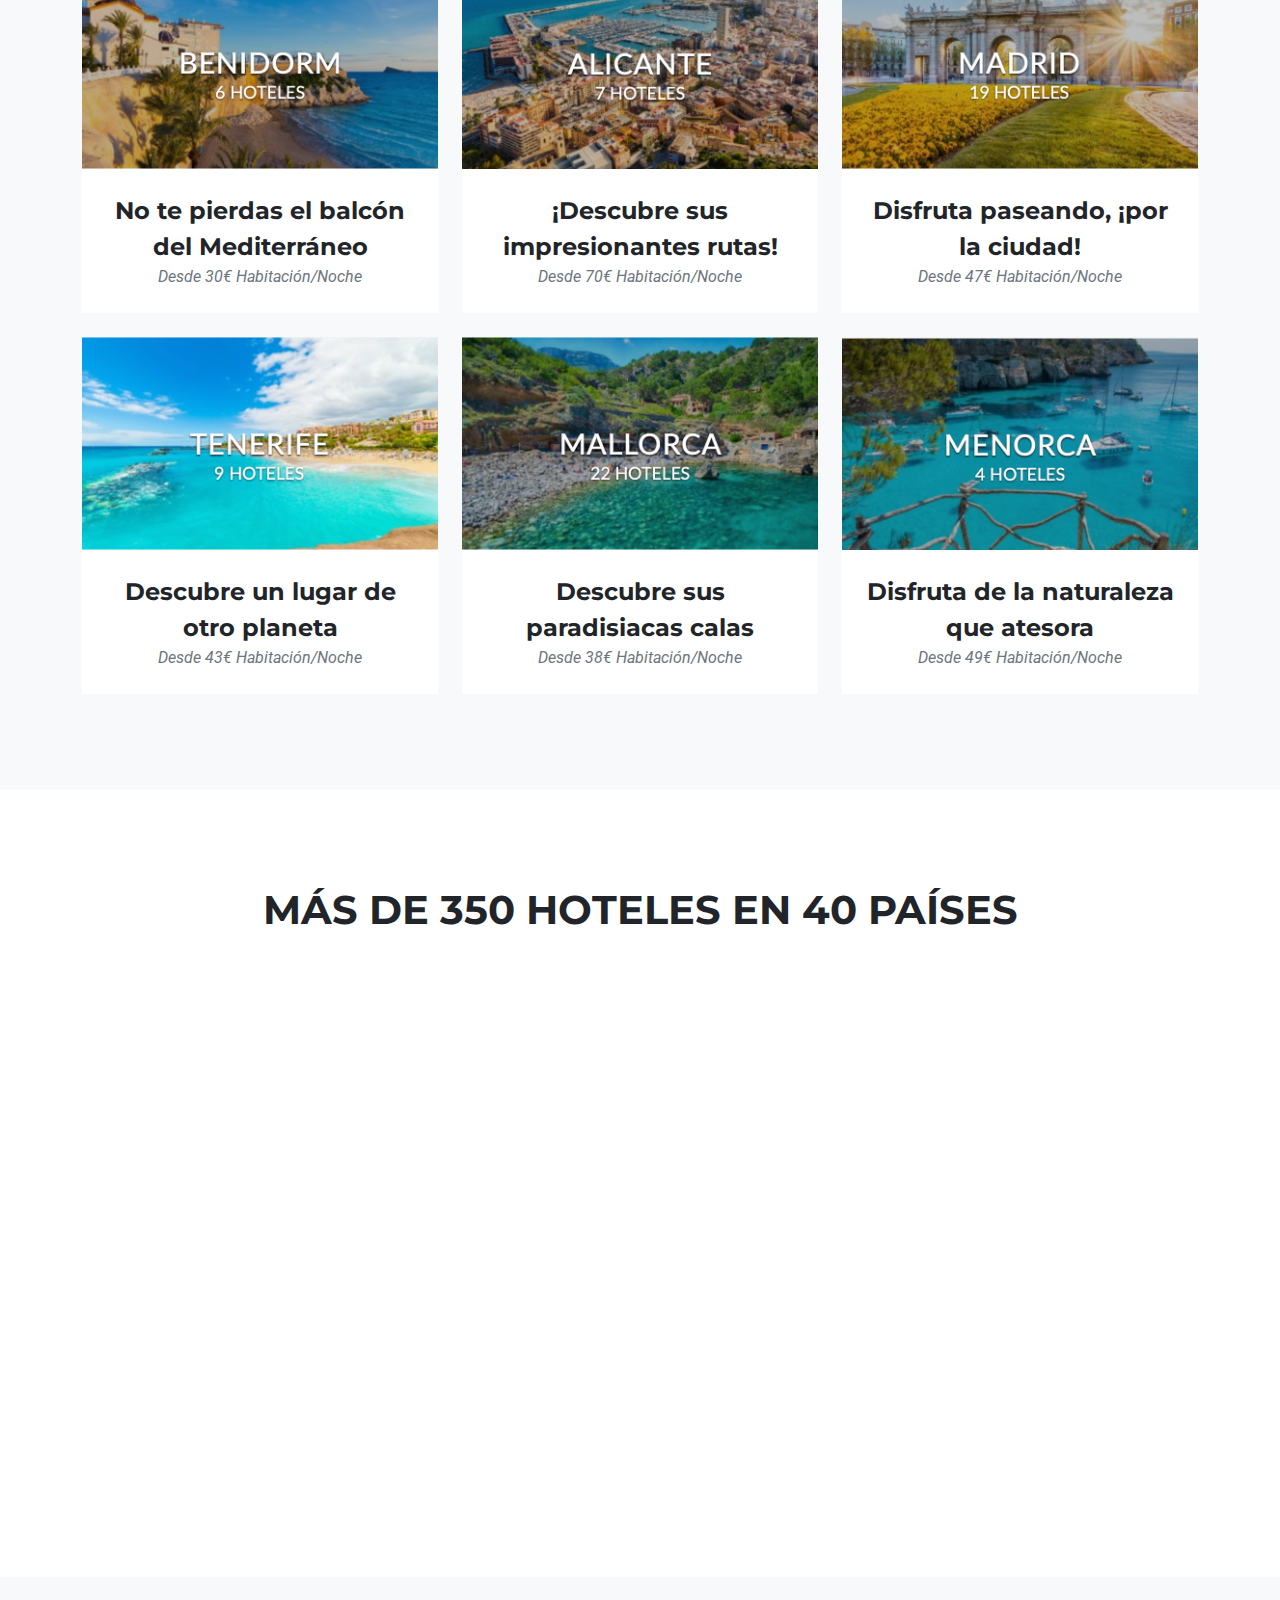
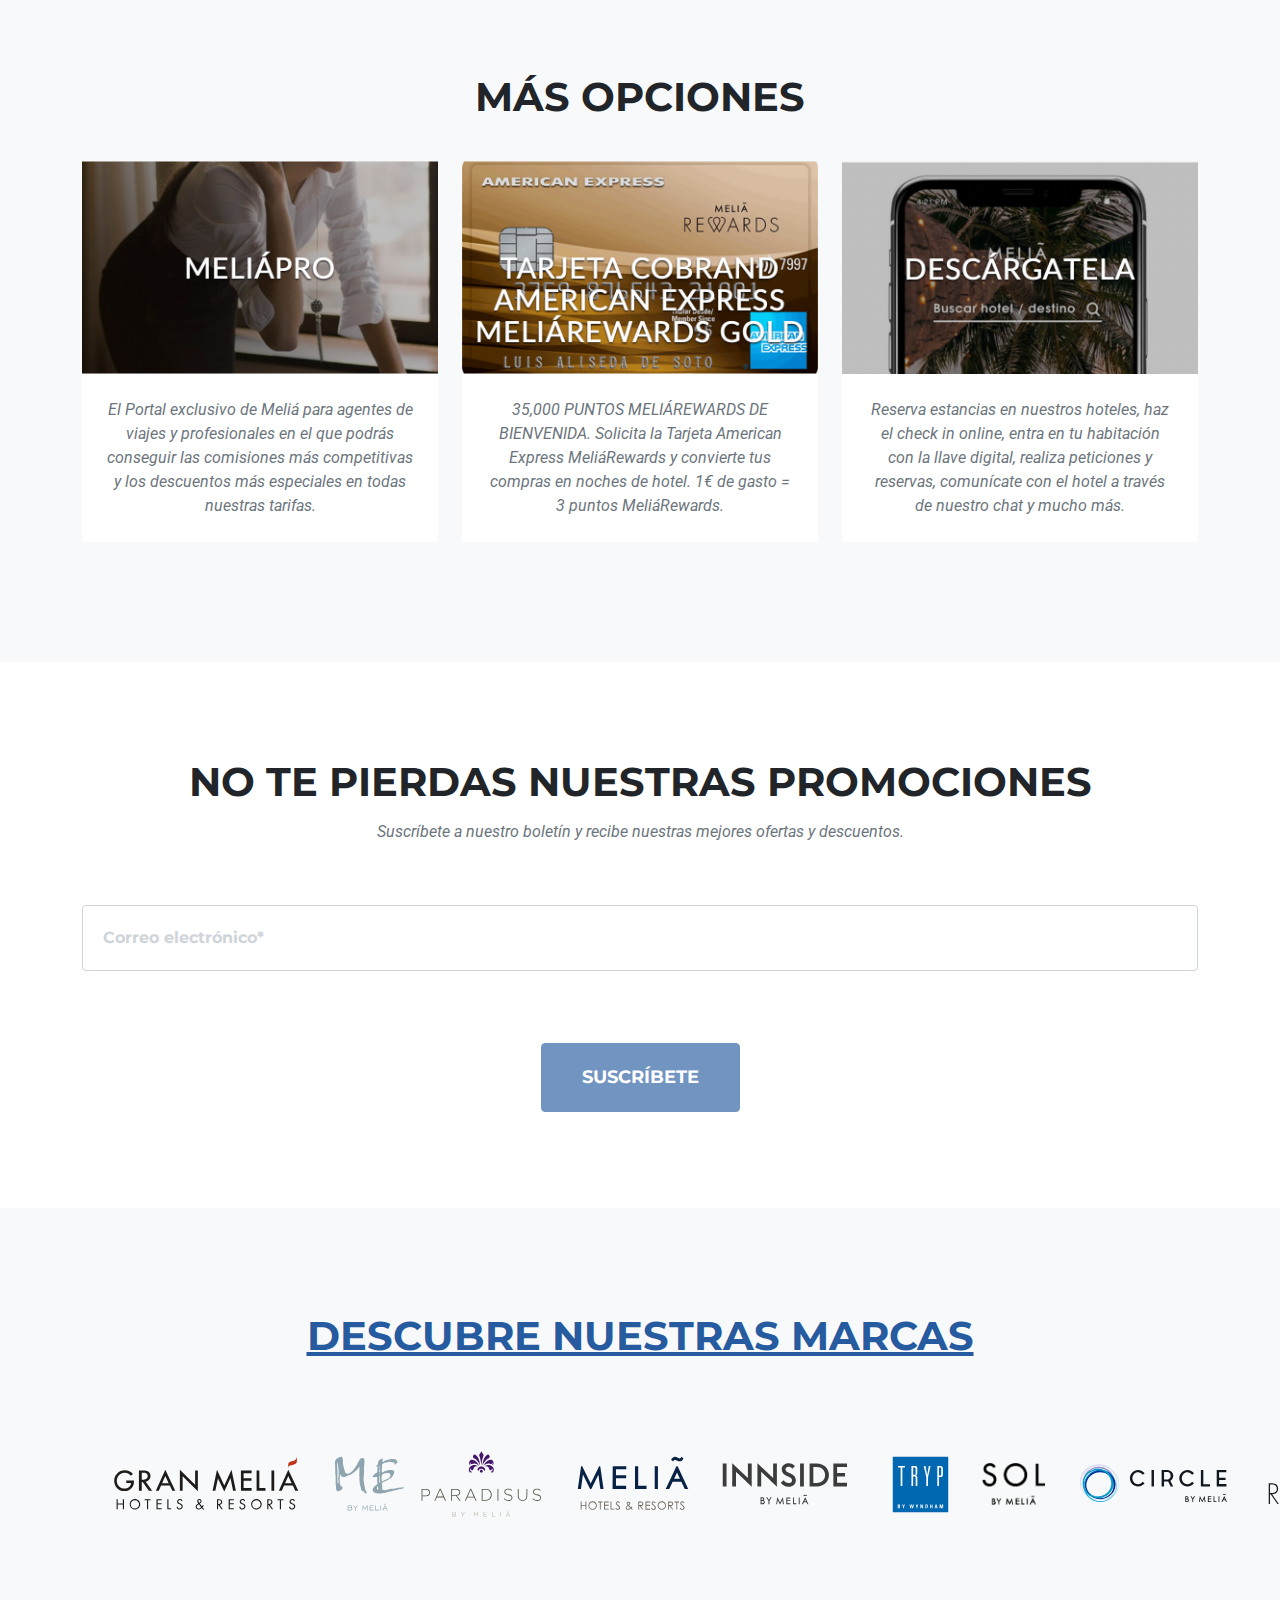
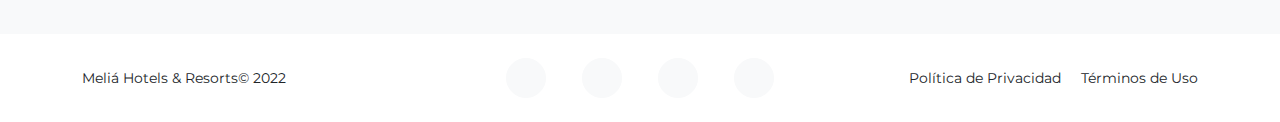
==== commit 6b7415cb: "#ráctica 4" ====
--- a/docs/index.html
+++ b/docs/index.html
@@ -38,7 +38,7 @@
             </div>
         </nav>
         <!-- Masthead-->
-        <header class="masthead">
+        <header id="masthead">
             <div id="booking" class="section">
                 <div class="section-center">
                     <div class="container">
@@ -94,7 +94,7 @@
         </header>
 
         <!-- Rewards-->
-        <section class="page-section" id="rewards">
+        <section class="page-section2" id="rewards">
             <div class="container">
                     <div class="text-center">
                         <h2 class="section-heading text-uppercase">PROGRAMA DE FIDELIZACIÓN</h2>
